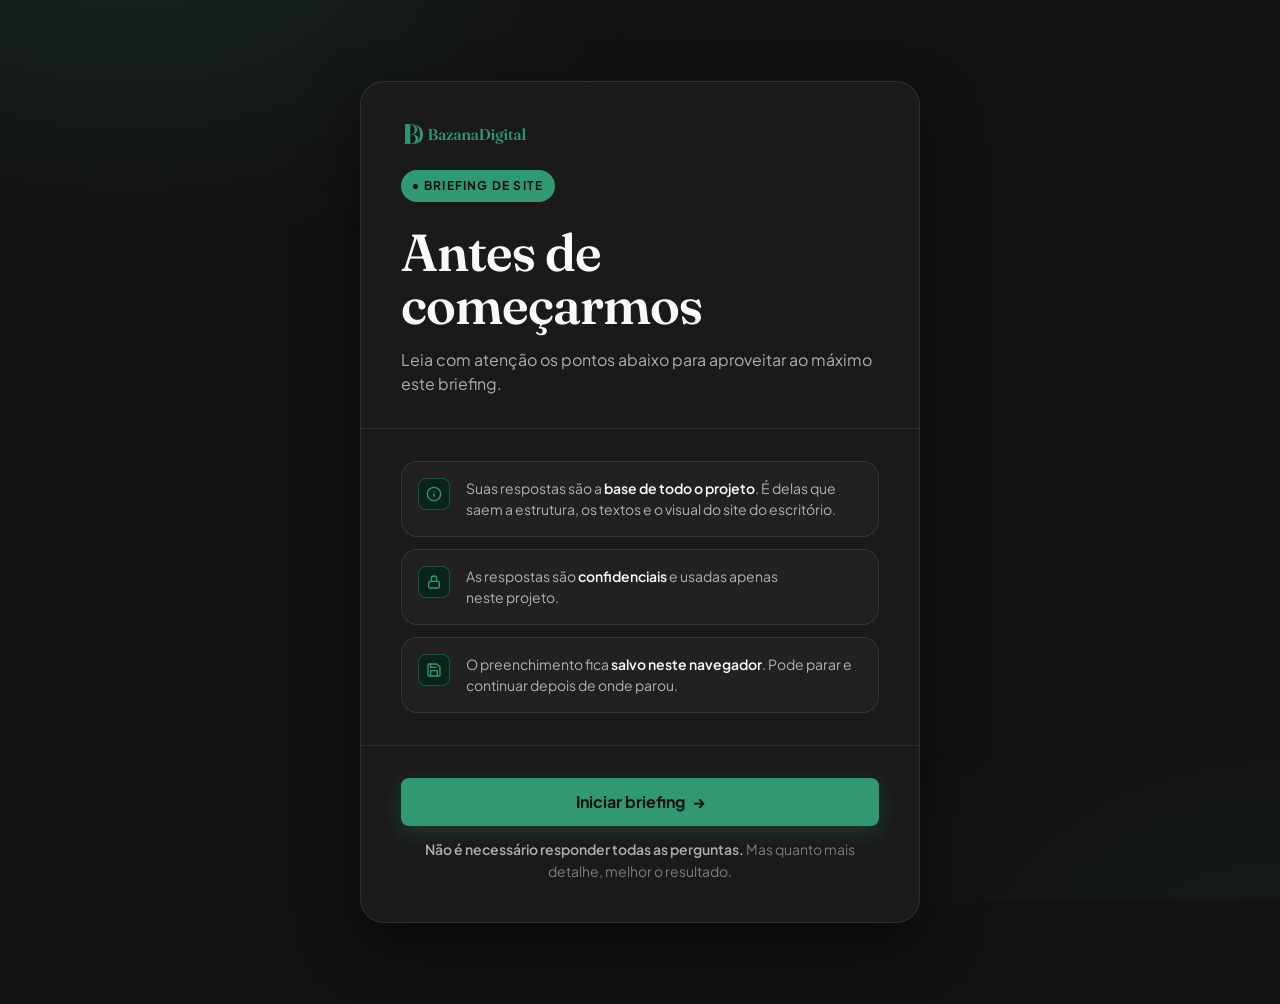
==== briefing/index.html @ 1f4f8f70 "Publicar prebriefing" ====
<!doctype html>
<html lang="pt-BR">
<head>
<meta charset="UTF-8" />
<meta name="robots" content="noindex" />
<title>Briefing · Bazana Digital</title>
<!-- Provisório: enquanto não existe a página índice dos briefings, /briefing leva ao briefing de site. -->
<meta http-equiv="refresh" content="0; url=/briefing/site" />
<script>location.replace('/briefing/site');</script>
</head>
<body style="background:#121212;color:#FAFAFA;font-family:system-ui,sans-serif">
<p><a href="/briefing/site" style="color:#319871">Ir para o briefing</a></p>
</body>
</html>
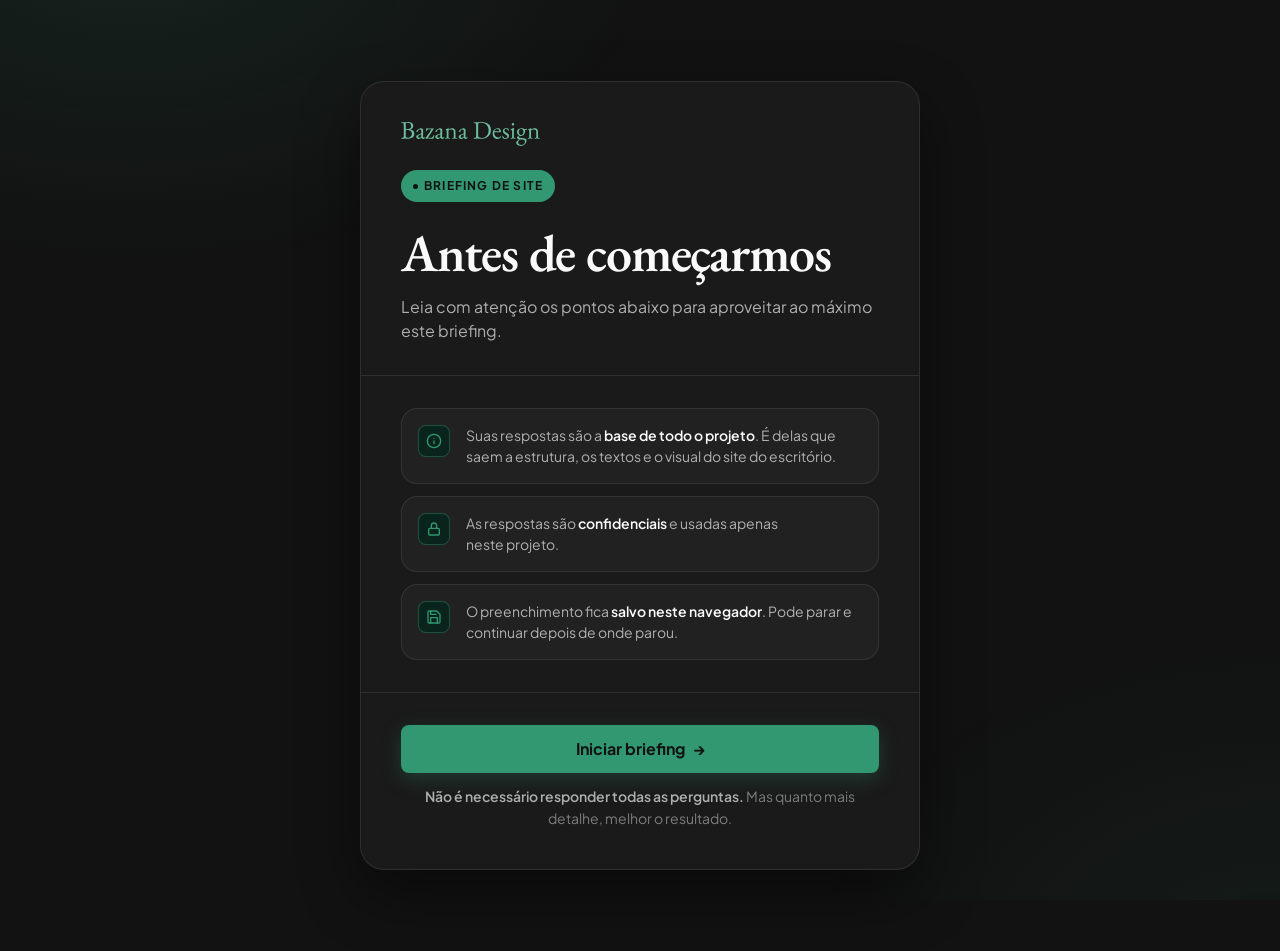
==== commit 53c1c7a7: "briefing" ====
--- a/briefing/index.html
+++ b/briefing/index.html
@@ -3,12 +3,10 @@
 <head>
 <meta charset="UTF-8" />
 <meta name="robots" content="noindex" />
-<title>Briefing · Bazana Digital</title>
-<!-- Provisório: enquanto não existe a página índice dos briefings, /briefing leva ao briefing de site. -->
-<meta http-equiv="refresh" content="0; url=/briefing/site" />
-<script>location.replace('/briefing/site');</script>
+<title>Briefing · Bazana Design</title>
+<script>location.replace('/briefing/juridico' + location.search);</script>
 </head>
 <body style="background:#121212;color:#FAFAFA;font-family:system-ui,sans-serif">
-<p><a href="/briefing/site" style="color:#319871">Ir para o briefing</a></p>
+<p><a href="/briefing/juridico" style="color:#6BBE9C">Ir para o briefing</a></p>
 </body>
 </html>
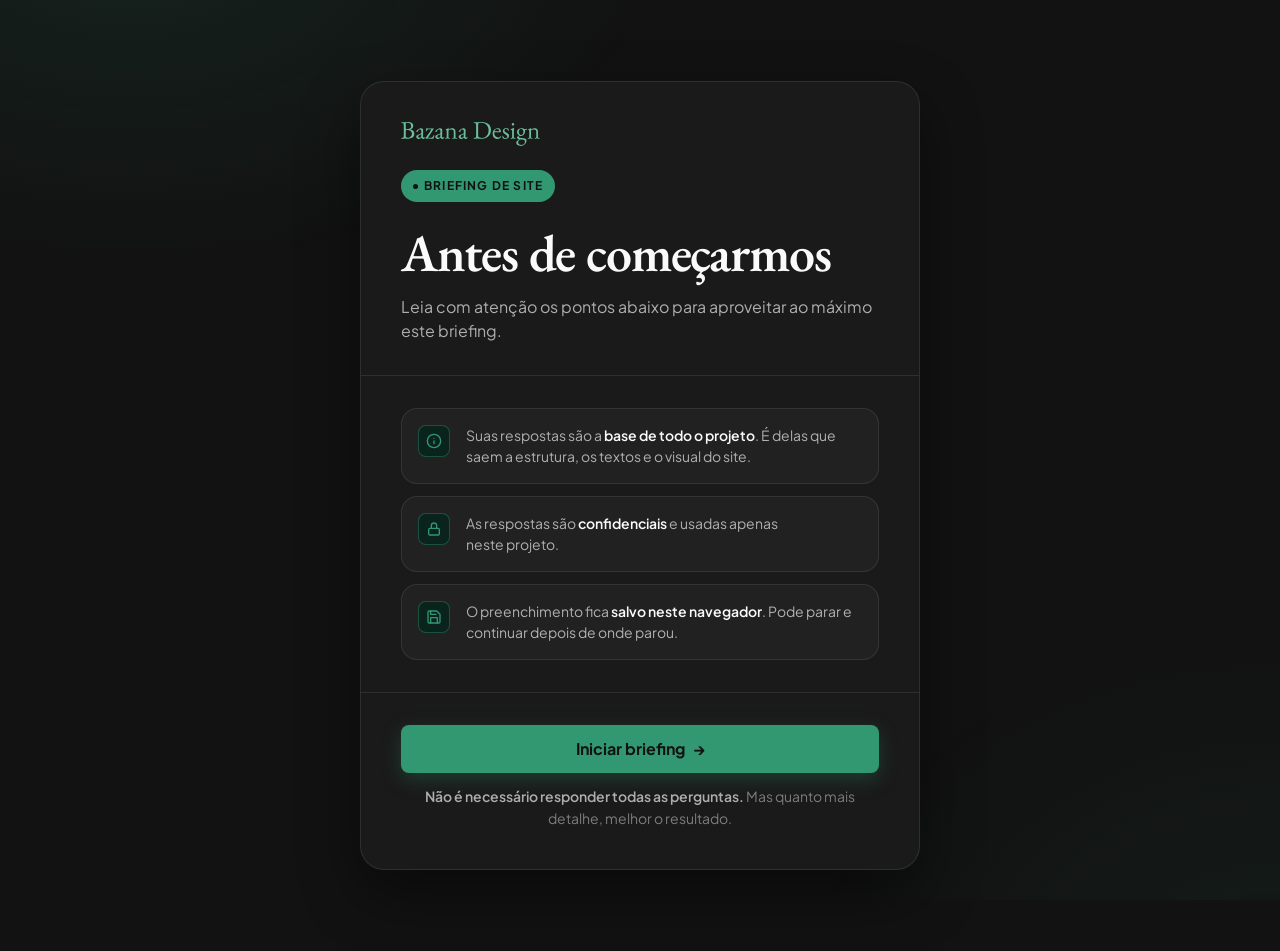
==== commit 226dd2cb: "ajustes formularios" ====
--- a/briefing/index.html
+++ b/briefing/index.html
@@ -4,9 +4,9 @@
 <meta charset="UTF-8" />
 <meta name="robots" content="noindex" />
 <title>Briefing · Bazana Design</title>
-<script>location.replace('/briefing/juridico' + location.search);</script>
+<script>location.replace('/briefing/site' + location.search);</script>
 </head>
 <body style="background:#121212;color:#FAFAFA;font-family:system-ui,sans-serif">
-<p><a href="/briefing/juridico" style="color:#6BBE9C">Ir para o briefing</a></p>
+<p><a href="/briefing/site" style="color:#6BBE9C">Ir para o briefing</a></p>
 </body>
 </html>
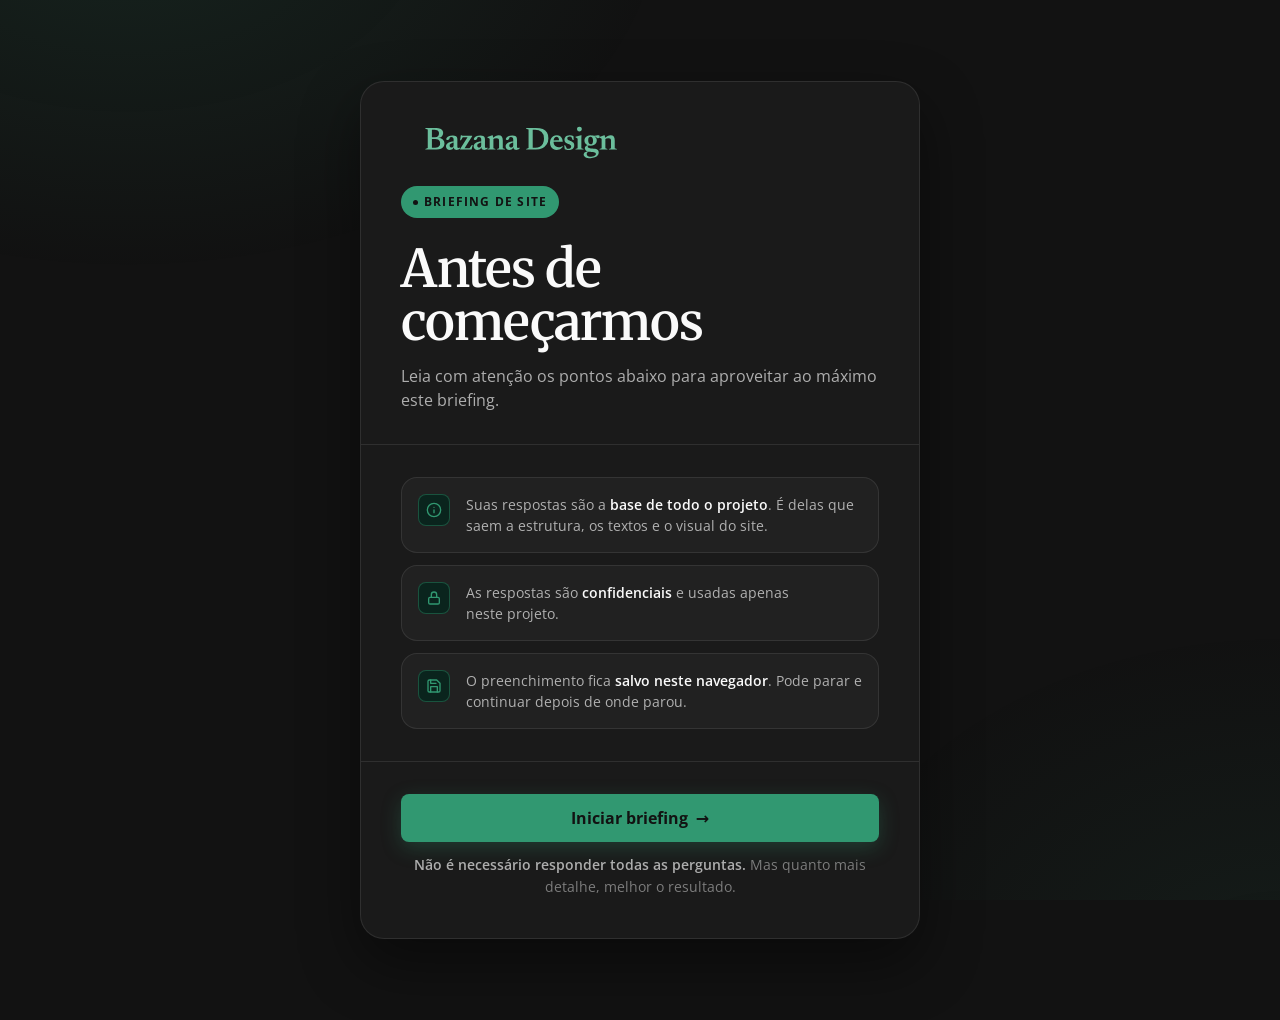
==== commit 71a4132f: "Aumenta logo e adiciona favicon em todas as páginas - Logo: diagnostico (30->44px), prebriefing (30-" ====
--- a/briefing/index.html
+++ b/briefing/index.html
@@ -5,6 +5,9 @@
 <meta name="robots" content="noindex" />
 <title>Briefing · Bazana Design</title>
 <script>location.replace('/briefing/site' + location.search);</script>
+<link rel="icon" href="/favicon.ico" sizes="any">
+<link rel="icon" href="/favicon-32x32.png" type="image/png" sizes="32x32">
+<link rel="apple-touch-icon" href="/apple-touch-icon.png">
 </head>
 <body style="background:#121212;color:#FAFAFA;font-family:system-ui,sans-serif">
 <p><a href="/briefing/site" style="color:#6BBE9C">Ir para o briefing</a></p>
